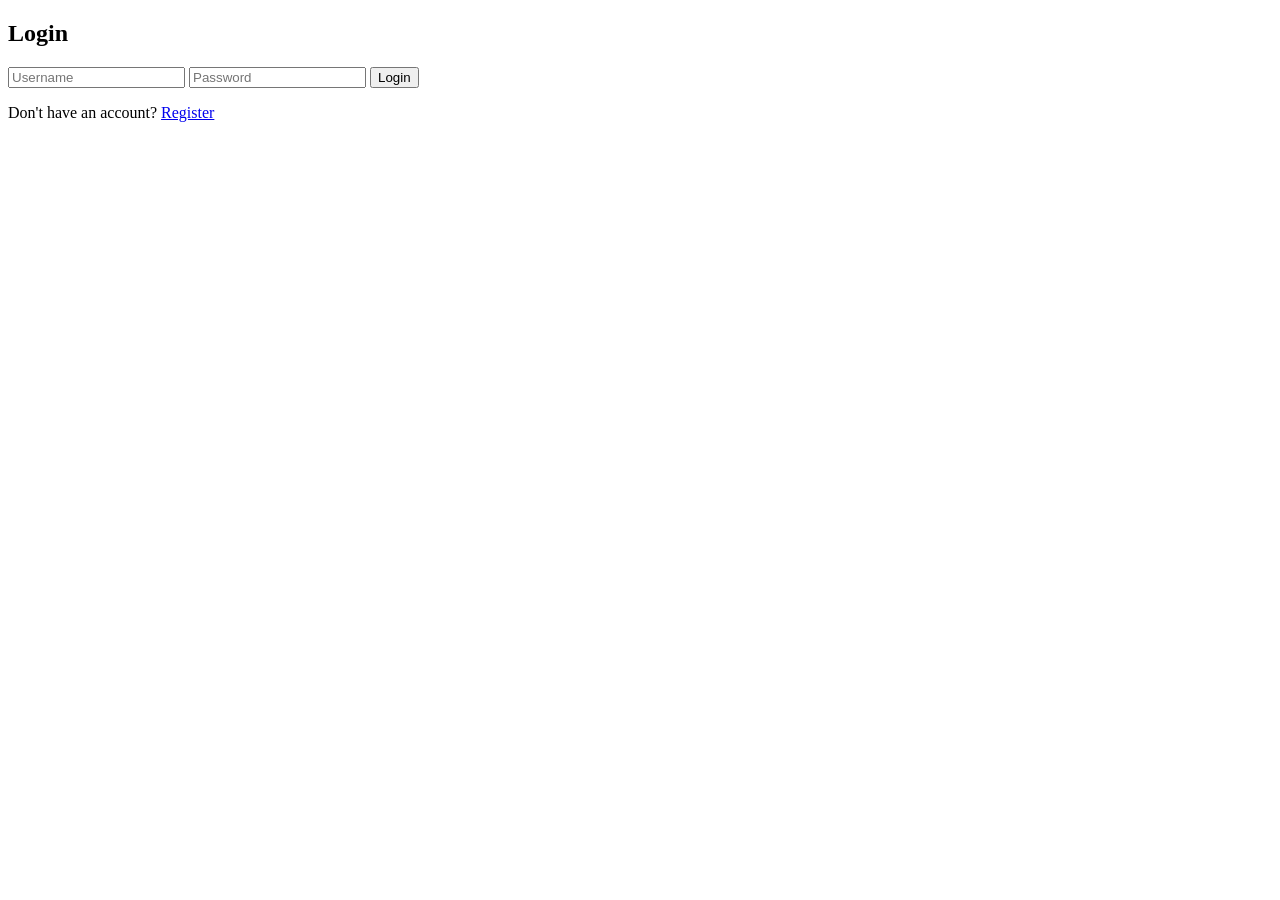
==== login.html @ 82457390 "Add Ignite Club Week 3 login page" ====
<!DOCTYPE html>
<html>
<head>
  <title>Login Page</title>
  <link rel="stylesheet" href="style.css">
</head>
<body>

  <div class="box">
    <h2>Login</h2>

    <form>
      <input type="text" placeholder="Username">
      <input type="password" placeholder="Password">
      <button type="submit">Login</button>
    </form>

    <p>Don't have an account? <a href="#">Register</a></p>
  </div>

</body>
</html>
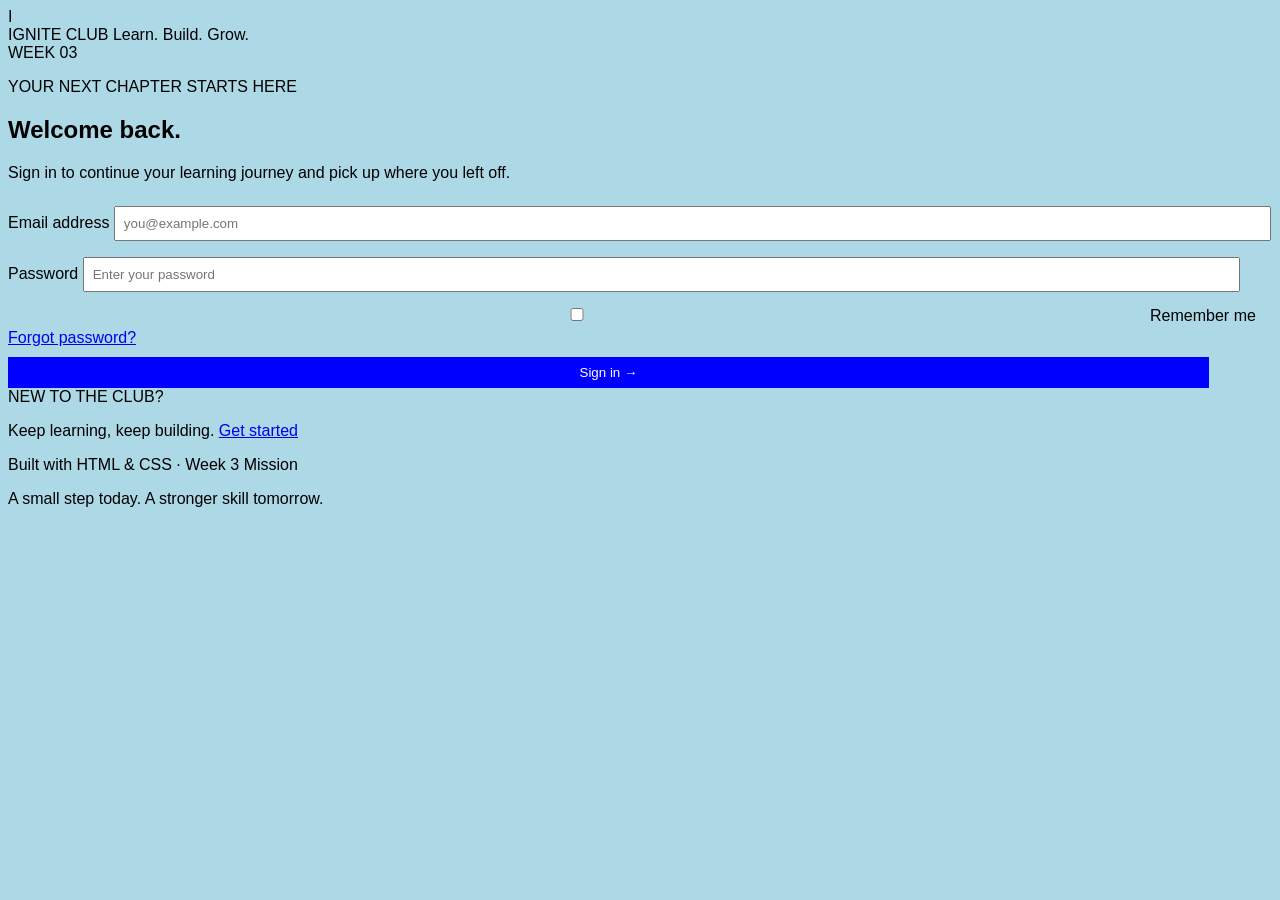
==== commit 3e4fc3ba: "Build polished responsive Week 3 login page" ====
--- a/login.html
+++ b/login.html
@@ -1,22 +1,84 @@
 <!DOCTYPE html>
-<html>
+<html lang="en">
 <head>
-  <title>Login Page</title>
+  <meta charset="UTF-8">
+  <meta name="viewport" content="width=device-width, initial-scale=1.0">
+  <meta name="description" content="A clean, responsive login page built with HTML and CSS.">
+  <title>Sign In | Ignite Club</title>
   <link rel="stylesheet" href="style.css">
 </head>
 <body>
+  <main class="page-shell">
+    <div class="background-orb orb-one" aria-hidden="true"></div>
+    <div class="background-orb orb-two" aria-hidden="true"></div>
 
-  <div class="box">
-    <h2>Login</h2>
+    <section class="login-card" aria-labelledby="login-title">
+      <header class="brand-row">
+        <div class="brand-mark" aria-hidden="true">I</div>
+        <div class="brand-copy">
+          <span class="brand-name">IGNITE CLUB</span>
+          <span class="brand-subtitle">Learn. Build. Grow.</span>
+        </div>
+        <span class="week-badge">WEEK 03</span>
+      </header>
 
-    <form>
-      <input type="text" placeholder="Username">
-      <input type="password" placeholder="Password">
-      <button type="submit">Login</button>
-    </form>
+      <div class="intro">
+        <p class="eyebrow"><span class="status-dot"></span> YOUR NEXT CHAPTER STARTS HERE</p>
+        <h1 id="login-title">Welcome back<span>.</span></h1>
+        <p class="intro-text">Sign in to continue your learning journey and pick up where you left off.</p>
+      </div>
 
-    <p>Don't have an account? <a href="#">Register</a></p>
-  </div>
+      <form class="login-form" action="#" method="get">
+        <div class="form-group">
+          <label for="email">Email address</label>
+          <input
+            id="email"
+            name="email"
+            type="email"
+            placeholder="you@example.com"
+            autocomplete="email"
+            required
+          >
+        </div>
 
+        <div class="form-group">
+          <label for="password">Password</label>
+          <input
+            id="password"
+            name="password"
+            type="password"
+            placeholder="Enter your password"
+            autocomplete="current-password"
+            required
+          >
+        </div>
+
+        <div class="form-options">
+          <label class="remember-option" for="remember">
+            <input id="remember" name="remember" type="checkbox">
+            <span>Remember me</span>
+          </label>
+          <a class="text-link" href="#forgot-password">Forgot password?</a>
+        </div>
+
+        <button class="submit-button" type="submit">
+          <span>Sign in</span>
+          <span class="button-arrow" aria-hidden="true">→</span>
+        </button>
+      </form>
+
+      <div class="divider"><span>NEW TO THE CLUB?</span></div>
+      <p class="register-copy">Keep learning, keep building. <a class="text-link" href="#register">Get started</a></p>
+
+      <footer class="card-footer">
+        <span class="footer-dot" aria-hidden="true"></span>
+        Built with HTML &amp; CSS
+        <span class="footer-separator" aria-hidden="true">·</span>
+        Week 3 Mission
+      </footer>
+    </section>
+
+    <p class="page-note">A small step today. A stronger skill tomorrow.</p>
+  </main>
 </body>
 </html>
--- a/style.css
+++ b/style.css
@@ -0,0 +1,32 @@
+body {
+  font-family: Arial;
+  background-color: lightblue;
+}
+
+.box {
+  width: 300px;
+  margin: 100px auto;
+  padding: 25px;
+  background-color: white;
+  border: 1px solid gray;
+  text-align: center;
+}
+
+input {
+  width: 90%;
+  padding: 8px;
+  margin: 8px 0;
+}
+
+button {
+  width: 95%;
+  padding: 8px;
+  background-color: blue;
+  color: white;
+  border: none;
+  margin-top: 10px;
+}
+
+button:hover {
+  background-color: darkblue;
+}
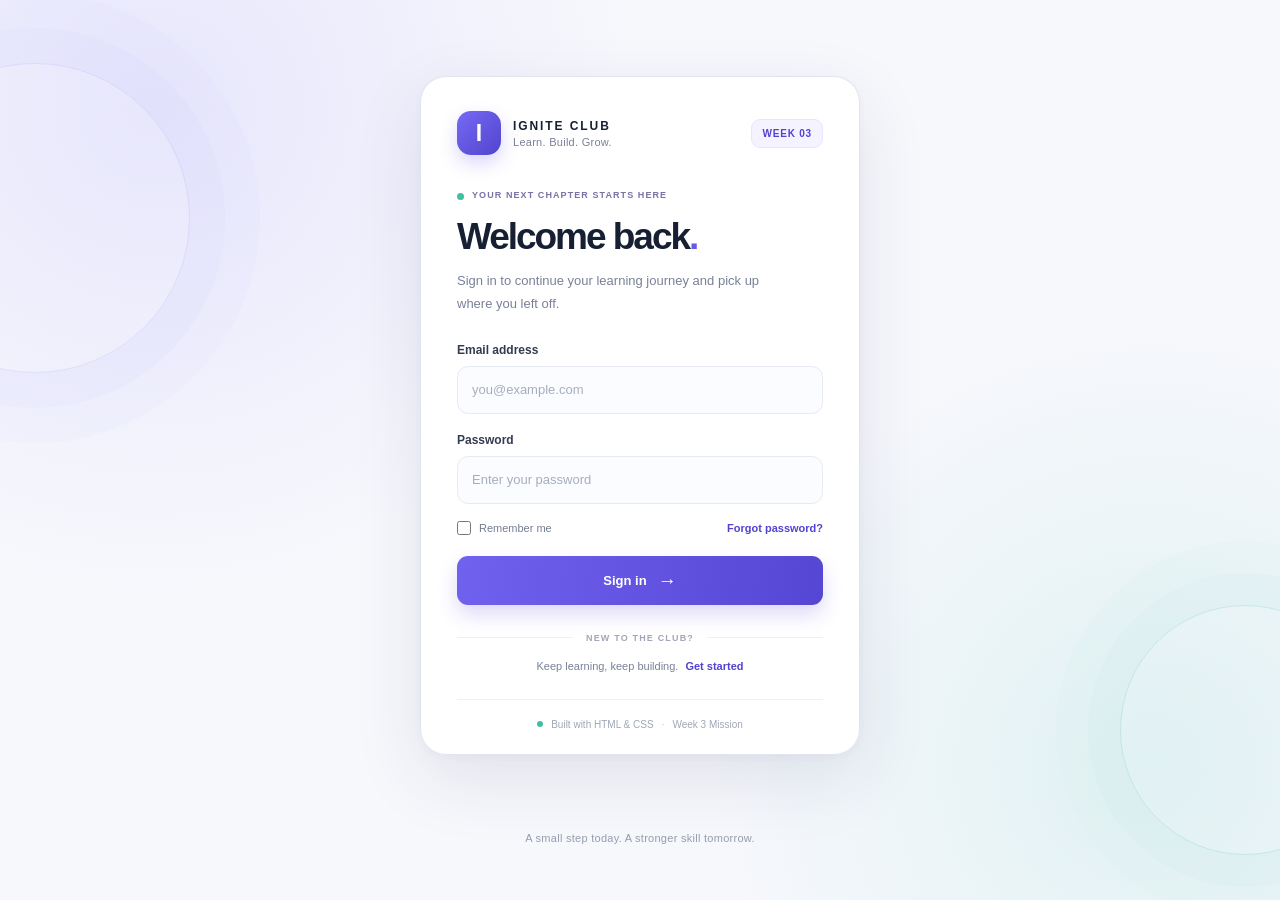
==== commit 5e7a7fa3: "Prevent demo login from submitting credentials" ====
--- a/login.html
+++ b/login.html
@@ -28,7 +28,7 @@
         <p class="intro-text">Sign in to continue your learning journey and pick up where you left off.</p>
       </div>
 
-      <form class="login-form" action="#" method="get">
+      <form class="login-form" id="login-form" action="#" method="post">
         <div class="form-group">
           <label for="email">Email address</label>
           <input
@@ -65,6 +65,9 @@
           <span>Sign in</span>
           <span class="button-arrow" aria-hidden="true">→</span>
         </button>
+        <p class="form-feedback" id="form-feedback" role="status" aria-live="polite" hidden>
+          Demo only — connect a backend to enable real sign-in.
+        </p>
       </form>
 
       <div class="divider"><span>NEW TO THE CLUB?</span></div>
@@ -80,5 +83,13 @@
 
     <p class="page-note">A small step today. A stronger skill tomorrow.</p>
   </main>
+
+  <script>
+    // This is a front-end learning project; no credentials are sent to a server.
+    document.getElementById("login-form").addEventListener("submit", function (event) {
+      event.preventDefault();
+      document.getElementById("form-feedback").hidden = false;
+    });
+  </script>
 </body>
 </html>
--- a/style.css
+++ b/style.css
@@ -1,32 +1,423 @@
+/* Week 3 Mission — Login Page
+   Built with plain HTML and CSS. */
+
+:root {
+  color-scheme: light;
+  --ink: #172033;
+  --muted: #788197;
+  --accent: #6658e8;
+  --accent-dark: #5143cf;
+  --line: #e7eaf2;
+  --surface: #ffffff;
+}
+
+* {
+  box-sizing: border-box;
+}
+
+html {
+  min-width: 320px;
+}
+
 body {
-  font-family: Arial;
-  background-color: lightblue;
-}
-
-.box {
-  width: 300px;
-  margin: 100px auto;
-  padding: 25px;
-  background-color: white;
-  border: 1px solid gray;
+  min-height: 100vh;
+  margin: 0;
+  font-family: Inter, "Segoe UI", Roboto, Helvetica, Arial, sans-serif;
+  color: var(--ink);
+  background:
+    radial-gradient(circle at 12% 12%, rgba(126, 112, 255, 0.13), transparent 30rem),
+    radial-gradient(circle at 90% 85%, rgba(72, 194, 183, 0.13), transparent 28rem),
+    #f7f8fc;
+}
+
+button,
+input {
+  font: inherit;
+}
+
+a {
+  color: inherit;
+}
+
+.page-shell {
+  position: relative;
+  display: grid;
+  min-height: 100vh;
+  place-items: center;
+  isolation: isolate;
+  overflow: hidden;
+  padding: 48px 20px 28px;
+}
+
+.background-orb {
+  position: absolute;
+  z-index: -1;
+  border: 1px solid rgba(102, 88, 232, 0.12);
+  border-radius: 50%;
+  pointer-events: none;
+}
+
+.orb-one {
+  top: 7%;
+  left: -120px;
+  width: 310px;
+  height: 310px;
+  box-shadow: 0 0 0 35px rgba(102, 88, 232, 0.025), 0 0 0 70px rgba(102, 88, 232, 0.02);
+}
+
+.orb-two {
+  right: -90px;
+  bottom: 5%;
+  width: 250px;
+  height: 250px;
+  border-color: rgba(49, 173, 164, 0.18);
+  box-shadow: 0 0 0 32px rgba(49, 173, 164, 0.025), 0 0 0 64px rgba(49, 173, 164, 0.02);
+}
+
+.login-card {
+  width: min(100%, 440px);
+  padding: 34px 36px 24px;
+  border: 1px solid rgba(222, 226, 240, 0.9);
+  border-radius: 26px;
+  background: rgba(255, 255, 255, 0.94);
+  box-shadow: 0 24px 70px rgba(35, 44, 85, 0.10), 0 3px 12px rgba(35, 44, 85, 0.035);
+  backdrop-filter: blur(14px);
+  animation: card-appear 550ms ease-out both;
+}
+
+.brand-row {
+  display: flex;
+  align-items: center;
+  gap: 12px;
+  padding-bottom: 34px;
+}
+
+.brand-mark {
+  display: grid;
+  width: 44px;
+  height: 44px;
+  flex: 0 0 44px;
+  place-items: center;
+  border-radius: 14px;
+  background: linear-gradient(135deg, #7669f5, #5144cc);
+  box-shadow: 0 8px 18px rgba(102, 88, 232, 0.24);
+  color: #fff;
+  font-size: 23px;
+  font-weight: 800;
+}
+
+.brand-copy {
+  display: grid;
+  gap: 3px;
+}
+
+.brand-name {
+  font-size: 12px;
+  font-weight: 800;
+  letter-spacing: 0.16em;
+}
+
+.brand-subtitle {
+  color: var(--muted);
+  font-size: 11px;
+  letter-spacing: 0.025em;
+}
+
+.week-badge {
+  margin-left: auto;
+  padding: 8px 10px;
+  border: 1px solid #e8e5ff;
+  border-radius: 9px;
+  background: #f5f3ff;
+  color: var(--accent-dark);
+  font-size: 10px;
+  font-weight: 800;
+  letter-spacing: 0.08em;
+  white-space: nowrap;
+}
+
+.intro {
+  margin-bottom: 27px;
+}
+
+.eyebrow {
+  display: flex;
+  align-items: center;
+  gap: 8px;
+  margin: 0 0 13px;
+  color: #7773a5;
+  font-size: 9px;
+  font-weight: 800;
+  letter-spacing: 0.12em;
+  line-height: 1.5;
+}
+
+.status-dot,
+.footer-dot {
+  width: 7px;
+  height: 7px;
+  flex: 0 0 7px;
+  border-radius: 50%;
+  background: #42bda6;
+}
+
+h1 {
+  margin: 0;
+  font-size: clamp(30px, 7vw, 37px);
+  font-weight: 750;
+  letter-spacing: -0.055em;
+  line-height: 1.12;
+}
+
+h1 span {
+  color: var(--accent);
+}
+
+.intro-text {
+  max-width: 310px;
+  margin: 13px 0 0;
+  color: var(--muted);
+  font-size: 13px;
+  line-height: 1.75;
+}
+
+.login-form {
+  display: grid;
+  gap: 19px;
+}
+
+.form-group {
+  display: grid;
+  gap: 9px;
+}
+
+.form-group > label {
+  color: #333b50;
+  font-size: 12px;
+  font-weight: 700;
+}
+
+.form-group input {
+  width: 100%;
+  min-height: 48px;
+  padding: 0 14px;
+  border: 1px solid var(--line);
+  border-radius: 11px;
+  outline: none;
+  background: #fbfcff;
+  color: var(--ink);
+  font-size: 13px;
+  transition: border-color 180ms ease, box-shadow 180ms ease, background 180ms ease;
+}
+
+.form-group input::placeholder {
+  color: #a6adbd;
+}
+
+.form-group input:hover {
+  border-color: #d4d7e8;
+}
+
+.form-group input:focus {
+  border-color: #867bf2;
+  background: #fff;
+  box-shadow: 0 0 0 4px rgba(102, 88, 232, 0.11);
+}
+
+.form-options {
+  display: flex;
+  align-items: center;
+  justify-content: space-between;
+  gap: 12px;
+  margin-top: -2px;
+}
+
+.remember-option {
+  display: inline-flex;
+  align-items: center;
+  gap: 8px;
+  color: #737c91;
+  font-size: 11px;
+  cursor: pointer;
+}
+
+.remember-option input {
+  width: 14px;
+  height: 14px;
+  margin: 0;
+  accent-color: var(--accent);
+  cursor: pointer;
+}
+
+.text-link {
+  color: var(--accent-dark);
+  font-size: 11px;
+  font-weight: 700;
+  text-decoration: none;
+  text-underline-offset: 3px;
+}
+
+.text-link:hover {
+  color: #3c31b0;
+  text-decoration: underline;
+}
+
+.text-link:focus-visible,
+.submit-button:focus-visible {
+  outline: 3px solid rgba(102, 88, 232, 0.35);
+  outline-offset: 3px;
+}
+
+.submit-button {
+  display: flex;
+  width: 100%;
+  min-height: 49px;
+  align-items: center;
+  justify-content: center;
+  gap: 11px;
+  margin-top: 2px;
+  padding: 0 18px;
+  border: 0;
+  border-radius: 11px;
+  background: linear-gradient(100deg, #7062ee, #5547d3);
+  box-shadow: 0 10px 19px rgba(92, 77, 217, 0.20);
+  color: #fff;
+  font-size: 13px;
+  font-weight: 750;
+  cursor: pointer;
+  transition: transform 180ms ease, box-shadow 180ms ease, filter 180ms ease;
+}
+
+.submit-button:hover {
+  transform: translateY(-1px);
+  box-shadow: 0 13px 24px rgba(92, 77, 217, 0.27);
+  filter: saturate(1.08);
+}
+
+.submit-button:active {
+  transform: translateY(0);
+}
+
+.button-arrow {
+  font-size: 19px;
+  font-weight: 400;
+  line-height: 1;
+  transition: transform 180ms ease;
+}
+
+.submit-button:hover .button-arrow {
+  transform: translateX(3px);
+}
+
+.divider {
+  display: flex;
+  align-items: center;
+  gap: 13px;
+  margin: 28px 0 17px;
+  color: #a0a7b8;
+  font-size: 9px;
+  font-weight: 800;
+  letter-spacing: 0.13em;
+  white-space: nowrap;
+}
+
+.divider::before,
+.divider::after {
+  height: 1px;
+  flex: 1;
+  background: #edf0f6;
+  content: "";
+}
+
+.register-copy {
+  margin: 0;
+  color: var(--muted);
+  font-size: 11px;
   text-align: center;
 }
 
-input {
-  width: 90%;
-  padding: 8px;
-  margin: 8px 0;
-}
-
-button {
-  width: 95%;
-  padding: 8px;
-  background-color: blue;
-  color: white;
-  border: none;
-  margin-top: 10px;
-}
-
-button:hover {
-  background-color: darkblue;
-}
+.register-copy .text-link {
+  margin-left: 4px;
+}
+
+.card-footer {
+  display: flex;
+  align-items: center;
+  justify-content: center;
+  gap: 8px;
+  margin-top: 27px;
+  padding-top: 19px;
+  border-top: 1px solid #f0f1f6;
+  color: #a0a7b6;
+  font-size: 10px;
+}
+
+.footer-dot {
+  width: 6px;
+  height: 6px;
+  flex-basis: 6px;
+}
+
+.footer-separator {
+  color: #c1c6d3;
+}
+
+.page-note {
+  margin: 20px 0 0;
+  color: #959db0;
+  font-size: 11px;
+  letter-spacing: 0.025em;
+  text-align: center;
+}
+
+@keyframes card-appear {
+  from {
+    opacity: 0;
+    transform: translateY(12px);
+  }
+
+  to {
+    opacity: 1;
+    transform: translateY(0);
+  }
+}
+
+@media (max-width: 480px) {
+  .page-shell {
+    padding: 28px 16px 22px;
+  }
+
+  .login-card {
+    padding: 27px 22px 21px;
+    border-radius: 22px;
+  }
+
+  .brand-row {
+    padding-bottom: 29px;
+  }
+
+  .week-badge {
+    padding: 7px 8px;
+    font-size: 9px;
+  }
+
+  .form-options {
+    align-items: flex-start;
+  }
+
+  .page-note {
+    max-width: 280px;
+    line-height: 1.6;
+  }
+}
+
+@media (prefers-reduced-motion: reduce) {
+  *,
+  *::before,
+  *::after {
+    scroll-behavior: auto !important;
+    animation-duration: 0.01ms !important;
+    animation-iteration-count: 1 !important;
+    transition-duration: 0.01ms !important;
+  }
+}
